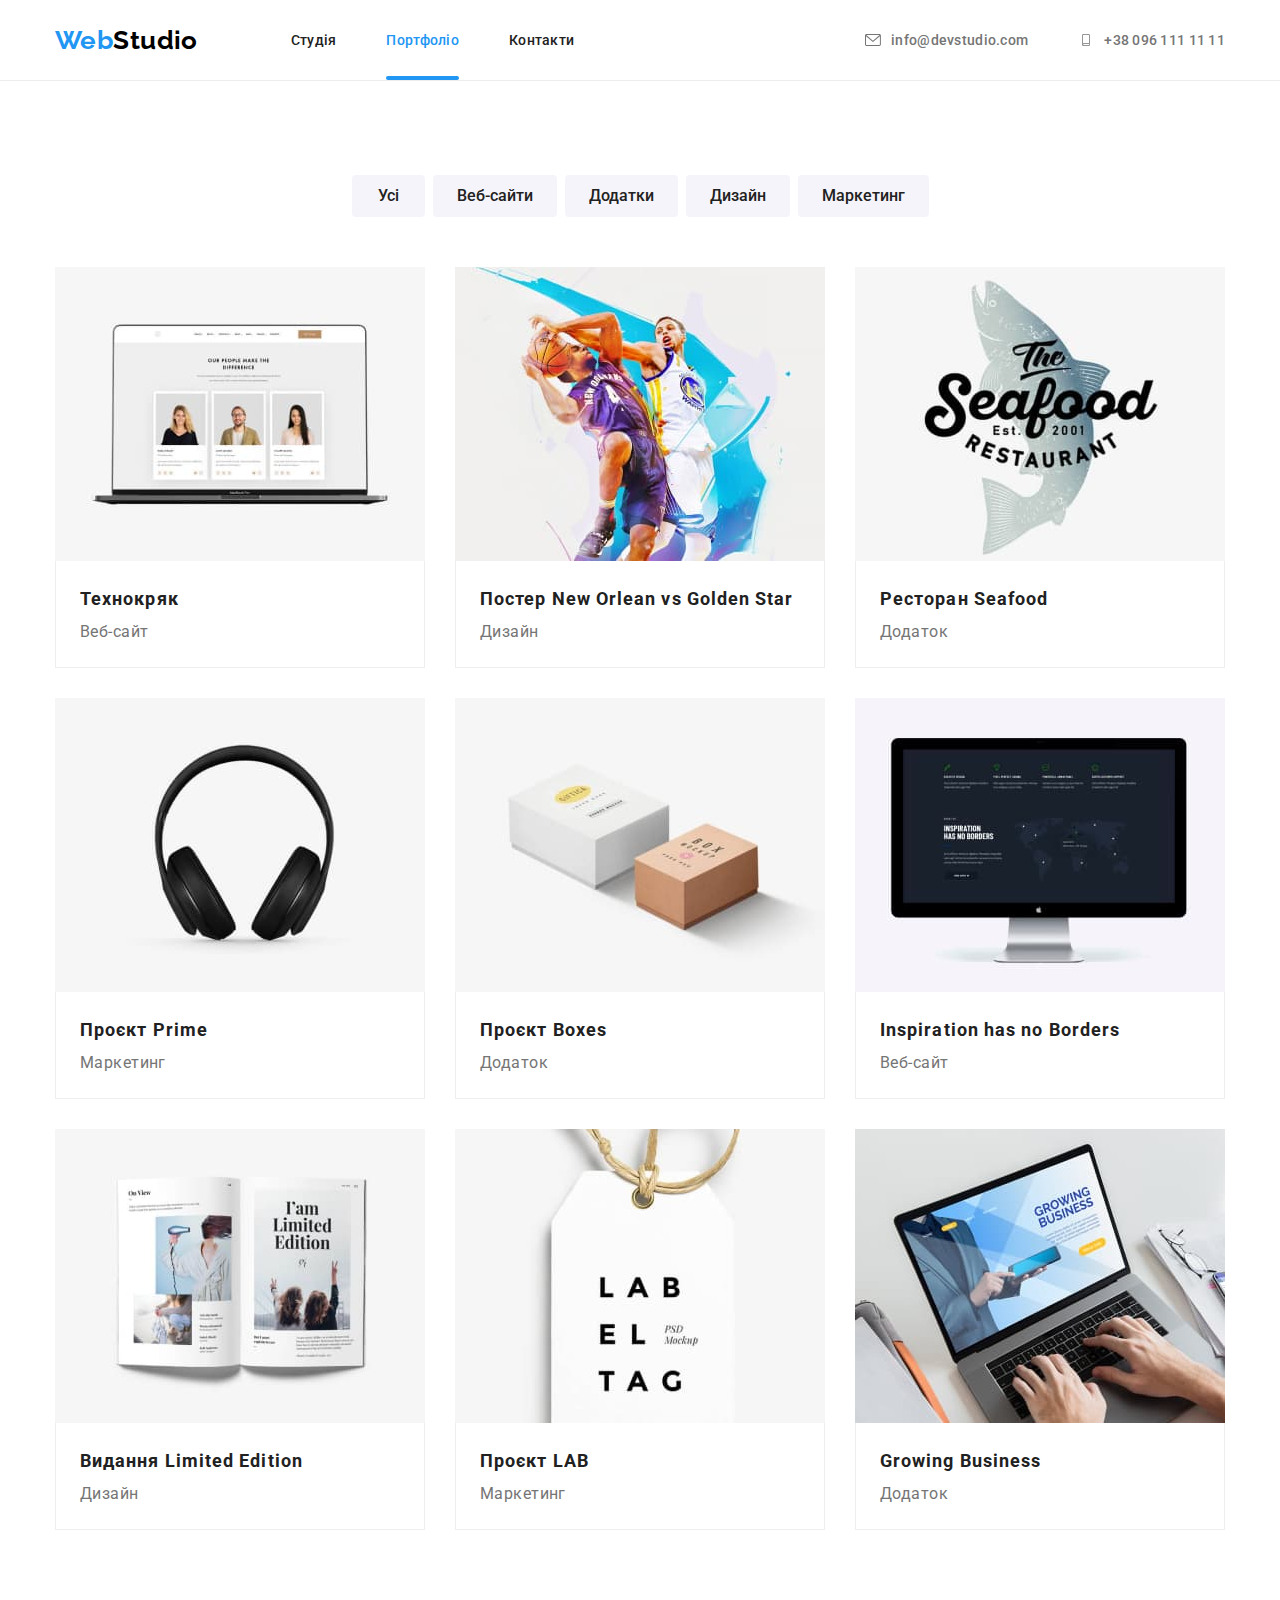
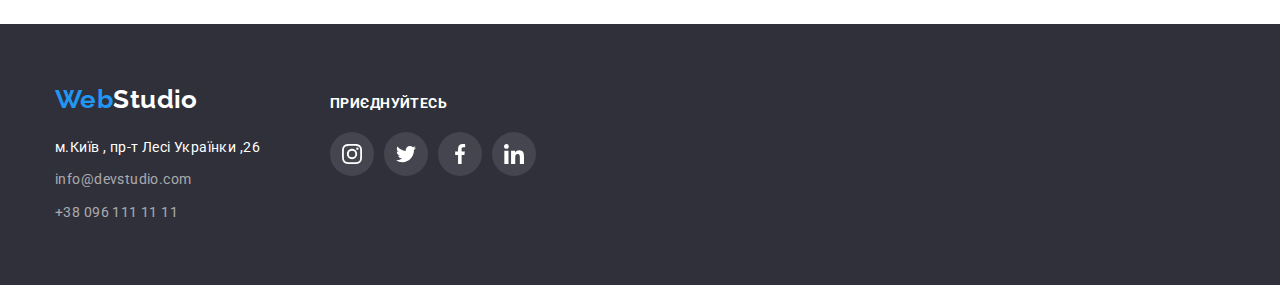
==== portfolio.html @ c62a2339 "Клонував репозиторій" ====
<!DOCTYPE html>
<html lang="uk">
  <head>
    <meta charset="UTF-8" />
    <meta http-equiv="X-UA-Compatible" content="IE=edge" />
    <meta name="viewport" content="width=device-width, initial-scale=1.0" />
    <title>Prtfolio</title>
    <link rel="preconnect" href="https://fonts.googleapis.com" />
    <link rel="preconnect" href="https://fonts.gstatic.com" crossorigin />
    <link
      href="https://fonts.googleapis.com/css2?family=Raleway:wght@700&family=Roboto:wght@400;500;700;900&display=swap"
      rel="stylesheet"
    />
    <link
      rel="stylesheet"
      href="https://cdnjs.cloudflare.com/ajax/libs/modern-normalize/1.1.0/modern-normalize.min.css"
    />

    <link rel="stylesheet" href="./css/styles.css" />
  </head>
  <body class="body">
    <!--Шапка-->
      <header class="header-portfolio">
        <div class="container top-line">
          <nav class="container-nav">
            <a href="./index.html" class="logo">
              <span class="piece-logo">Web</span>Studio</a>
            <ul class="site-nav list">
              <li class="item">
                <a href="./index.html" class="link ">Студія</a>
              </li>
              <li class="item">
                <a href="./portfolio.html" class="link current">Портфоліо</a>
              </li>
              <li class="item"><a href="" class="link">Контакти</a></li>
            </ul>
          </nav>
      
          <ul class="contacts list">
            <li class="contacts-item mail">
              <a href="mailto:info@devstudio.com" class="link "><svg class="tell-icon">
                  <use href="./image/symbol-defs.svg#icon-envelope"></use>
                </svg>
                info@devstudio.com</a>
            </li>
            <li class="contacts-item tell">
              <a href="tel:+380961111111" class="link">
                <svg class="tell-icon">
                  <use href="./image/symbol-defs.svg#icon-smartphone"></use>
                </svg>
                +38 096 111 11 11</a>
            </li>
          </ul>
        </div>
      </header>
    <main >
      <!-- Фильтры -->
      <section class="section ">
        <div class="container container-filters ">
          <h1 hidden>Портфоліо</h1>
          
            <ul class="filter list">
              <li class="filter-item"><button type="button" class="filter-button">Усі</button></li>
              <li class="filter-item">
                <button type="button" class="filter-button">Веб-сайти</button>
              </li>
              <li class="filter-item"><button type="button" class="filter-button">Додатки</button></li>
              <li class="filter-item"><button type="button" class="filter-button">Дизайн</button></li>
              <li class="filter-item">
                <button type="button" class="filter-button">Маркетинг</button>
              </li>
            </ul>
            <!-- Projects -->
            <ul class="work list">
              <li class="work-item">
                <a href="#" class="work-link">
                  <div class="work-img">
                    <img
                      src="./image/p1.jpg"
                      alt="Ноутбук з Веб сайтом"
                      width="370" />
                        <p class="text-box">Ресурс пропонує комплексні пропозиції з різним рівнем функціоналу та сервісів. Все це дозволить відвідувачу
                          отримати
                          вичерпні відомості про компанію чи приватну особу.</p>
                  </div>
                  <div class="work-card">
                    <h2 class="work-title">Технокряк</h2>
                    <p class="work-text">Веб-сайт</p>
                    
                  </div>
                  
                </a>
              </li>
              <li class="work-item">
                <a href="#" class="work-link">
                  <div class="work-img"><img src="./image/p2.jpg" alt="Постер" width="370" /><p class="text-box">Ресурс пропонує комплексні пропозиції з різним рівнем функціоналу та сервісів. Все це дозволить відвідувачу
                          отримати
                          вичерпні відомості про компанію чи приватну особу.</p></div>
                  <div class="work-card">
                    <h2 class="work-title">Постер New Orlean vs Golden Star</h2>
                    <p class="work-text">Дизайн</p>
                  </div >
                </a>
              </li>
              <li class="work-item">
                <a href="#" class="work-link">
                  <div class="work-img"><img src="./image/p3.jpg" alt="Ресторан Seafood" width="370" /><p class="text-box">Ресурс пропонує комплексні пропозиції з різним рівнем функціоналу та сервісів. Все це дозволить відвідувачу
                          отримати
                          вичерпні відомості про компанію чи приватну особу.</p></div>
                  <div class="work-card">
                    <h2 class="work-title">Ресторан Seafood</h2>
                    <p class="work-text">Додаток</p>
                  </div>
                </a>
              </li>
              <li class="work-item">
                <a href="#" class="work-link">
                 <div class="work-img"> <img src="./image/p4.jpg" alt="Навушники" width="370" /><p class="text-box">Ресурс пропонує комплексні пропозиції з різним рівнем функціоналу та сервісів. Все це дозволить відвідувачу
                          отримати
                          вичерпні відомості про компанію чи приватну особу.</p></div>
                  <div class="work-card">
                    <h2 class="work-title">Проєкт Prime</h2>
                    <p class="work-text">Маркетинг</p>
                  </div>
                </a>
              </li>
              <li class="work-item">
                <a href="#" class="work-link">
                  <div class="work-img"><img src="./image/p5.jpg" alt="Дві коробки" width="370" /><p class="text-box">Ресурс пропонує комплексні пропозиції з різним рівнем функціоналу та сервісів. Все це дозволить відвідувачу
                          отримати
                          вичерпні відомості про компанію чи приватну особу.</p></div>
                  <div class="work-card">
                    <h2 class="work-title">Проєкт Boxes</h2>
                    <p class="work-text">Додаток</p>
                  </div>
                </a>
              </li>
              <li class="work-item">
                <a href="#" class="work-link">
                  <div class="work-img"><img src="./image/p6.jpg" alt="Веб-сайт" width="370" /><p class="text-box">Ресурс пропонує комплексні пропозиції з різним рівнем функціоналу та сервісів. Все це дозволить відвідувачу
                          отримати
                          вичерпні відомості про компанію чи приватну особу.</p></div>
                  <div class="work-card">
                    <h2 class="work-title">Inspiration has no Borders</h2>
                    <p class="work-text">Веб-сайт</p>
                  </div>
                </a>
              </li>
              <li class="work-item">
                <a href="#" class="work-link">
                  <div class="work-img"><img src="./image/p7.jpg" alt="Книга" width="370" /><p class="text-box">Ресурс пропонує комплексні пропозиції з різним рівнем функціоналу та сервісів. Все це дозволить відвідувачу
                          отримати
                          вичерпні відомості про компанію чи приватну особу.</p></div>
                  <div class="work-card">
                    <h2 class="work-title">Видання Limited Edition</h2>
                    <p class="work-text">Дизайн</p>
                  </div>
                </a>
              </li>
              <li class="work-item">
                <a href="#" class="work-link">
                  <div class="work-img"><img src="./image/p8.jpg" alt="Ярлик" width="370" /><p class="text-box">Ресурс пропонує комплексні пропозиції з різним рівнем функціоналу та сервісів. Все це дозволить відвідувачу
                          отримати
                          вичерпні відомості про компанію чи приватну особу.</p></div>
                 <div class="work-card">
                    <h2 class="work-title">Проєкт LAB</h2>
                    <p class="work-text">Маркетинг</p>
                 </div >
                </a>
              </li>
              <li class="work-item">
                <a href="#" class="work-link">
                  <div class="work-img"><img src="./image/p9.jpg" alt="Додаток" width="370" /><p class="text-box">Ресурс пропонує комплексні пропозиції з різним рівнем функціоналу та сервісів. Все це дозволить відвідувачу
                          отримати
                          вичерпні відомості про компанію чи приватну особу.</p></div>
                  <div class="work-card">
                    <h2 class="work-title">Growing Business</h2>
                    <p class="work-text">Додаток</p>
                  </div>
                </a>
              </li>
            </ul>
         
        </section>
        </div>
    </main>
    <!--Футер-->
  <footer class="footer">
    <div class="container">
      <div class="footer-box">
        <div>
          <div class="margin-logo">
            <a href="./index.html" class="footer-logo">
              <span class="piece-logo">Web</span>Studio</a>
          </div>
          <address>
            <ul class="contact list">
              <li class="item">
                <a href="https://goo.gl/maps/THnfHU8SYMGnc4647" class="addres">м.Київ , пр-т Лесі Українки ,26</a>
              </li>
              <li class="item">
                <a href="mailto:info@devstudio.com" class="footer-link">info@devstudio.com</a>
              </li>
              <li class="item">
                <a href="tel:+380961111111" class="footer-link">+38 096 111 11 11</a>
              </li>
            </ul>
          </address>
        </div>
        <div class="container-footer">
  
          <p class="footer-title">ПРИЄДНУЙТЕСЬ </p>
  
          <ul class="footer-group list">
            <li> <a href="https://www.instagram.com" class="footer-link-icon">
                <svg class="comand-icon">
                  <use href="./image/symbol-defs.svg#icon-instagram-2"></use>
                </svg></a></li>
            <li><a href="https://twitter.com" class=" footer-link-icon">
                <svg class="comand-icon">
                  <use href="./image/symbol-defs.svg#icon-twitter-1"></use>
                </svg></a></li>
            <li><a href="https://www.facebook.com" class=" footer-link-icon">
                <svg class="comand-icon">
                  <use href="./image/symbol-defs.svg#icon-facebook-1"></use>
                </svg></a></li>
            <li><a href="https://linkedin.com" class=" footer-link-icon">
                <svg class="comand-icon">
                  <use href="./image/symbol-defs.svg#icon-linkedin-1"></use>
                </svg></a></li>
          </ul>
  
  
        </div>
      </div>
    </div>
  
  
  </footer>
  </body>
</html>
---- css/styles.css ----
/* основной цвет  color: #212121;*/
/* вторичный цвет color: #757575; */
/* акцент color: #2196F3 */
/* белый color: #FFFFFF;  */
/* черный color: #000000; */
/* футер контакты color: rgba(255, 255, 255, 0.6); */

:root {
  --primary-text-color: #757575;
  --title-text-color: #212121;
  --accent-color: #2196f3;
  --primary-white-color: #ffffff;
  --black-color: #000000;
  --footer-contacts-color: rgba(255, 255, 255, 0.6);
  --second-background-color: #2f303a;
  --pasiv-button-color: #188ce8;
  --active-button-color: #2196f3;
  --portfolio-button-color: #f5f4fa;
  --color-border-card: #eeeeee;
  --color-icon: #afb1b8;
}

.body {
  color: var(--title-text-color);
  background-color: var(--primary-white-color);
  font-family: Roboto, sans-serif;
  font-size: 14px;
  letter-spacing: 0.03em;
}
.container {
  /* padding-left: 215px;
  padding-right: 215px; */
  width: 1200px;
  padding: 0 15px;
  margin: 0px auto;
}
a {
  text-decoration: none;
}

.list {
  list-style: none;
  padding: 0%;
  margin: 0%;
}
.logo {
  color: var(--black-color);
  font-family: Raleway, sans-serif;
  font-weight: 700;
  font-size: 26px;
  line-height: 1.1923;
  padding: 23px 0px;
  margin-right: 93px;
}
.piece-logo {
  color: var(--accent-color);
}
h1,
h2,
h3,
h4,
h5,
h6 {
  margin: 0%;
}
p {
  margin: 0%;
}
/* Навігація */

.top-line {
  display: flex;
  align-items: center;
  /* border-bottom: 1px solid #ECECEC;; */
}
.container-nav {
  display: flex;
  align-items: center;
}

.site-nav {
  display: flex;
  gap: 50px;
}

.site-nav .link {
  display: block;
  color: var(--title-text-color);
  font-weight: 500;
  font-size: 14px;
  line-height: 1.1429;
  letter-spacing: 0.02em;
  padding: 32px 0px;

  transition: color 250ms cubic-bezier(0.4, 0, 0.2, 1);
}

.site-nav .link.current {
  color: var(--accent-color);
  position: relative;
}
.link.current::after{
  content: "";
  position: absolute;
  bottom: 0;
  display: flex;
  width: 100%;
  height: 4px;
  background: #2196F3;
  border-radius: 2px;
}

.site-nav .link:hover,
.site-nav .link:focus {
  color: var(--accent-color);
}
/* Контакти хедер */
.contacts {
  display: flex;
  gap: 50px;
  align-items: center;
  margin-left: auto;
}

.contacts .link {
  display: flex;
  align-items: center;

  color: var(--primary-text-color);
  font-weight: 500;
  line-height: 1.1429;
  letter-spacing: 0.02em;

  min-width: 122px;
  padding: 32px 0px;

  transition: color 250ms cubic-bezier(0.4, 0, 0.2, 1);

}
.contacts .link:hover,
.contacts .link:focus {
  color: var(--accent-color);
}

.tell-icon {
  margin-right: 10px;
  width: 16px;
  height: 12px;
  fill: currentColor;
}

/* Герой */
.hero {
  background-color: var(--second-background-color);
  text-align: center;
  padding: 200px 0px 200px;
}
.hero-title {
  color: var(--primary-white-color);
  font-weight: 900;
  font-size: 44px;
  line-height: 1.3637;
  letter-spacing: 0.06em;
  text-transform: uppercase;
  margin: auto;
  margin-top: 0%;
  margin-bottom: 30px;
  width: 696px;
  text-align: center;
}

.hero .button {
  display: block;
  margin: 0px auto;
  font-weight: 700;
  font-size: 16px;
  line-height: 1.875;
  align-items: center;
  text-align: center;
  letter-spacing: 0.06em;
  
}
.bg-hero {
  height: 600px;
  max-width: 1600px;
  margin-left: auto;
  margin-right: auto;
  background-image: linear-gradient(
      to right,
      rgba(47, 48, 58, 0.4),
      rgba(47, 48, 58, 0.4)
    ),
    url(../image/hero-border.jpg);
  background-size: cover;
  background-repeat: no-repeat;
  background-position: center;
}
.backdrop {
  position: fixed;
  top: 0;
  left: 0;
  width: 100%;
  height: 100%;
  background-color: rgba(0, 0, 0, 0.1);
  transition: opacity 250ms cubic-bezier(0.4, 0, 0.2, 1);
  
  
}

.backdrop.is-hidden {
  opacity: 0;
  pointer-events: none;
  visibility: collapse;
  
}

.modal {
  position: absolute;
  min-width: 528px;
  min-height: 581px;
  top: 50%;   
  left: 50%;
  transform: translate(-50%,-50%);
  background-color: #ffffff;
  box-shadow: 0px 1px 3px rgba(0, 0, 0, 0.12), 
  0px 1px 1px rgba(0, 0, 0, 0.14), 0px 2px 1px rgba(0, 0, 0, 0.2);
    border-radius: 4px;
  
}
.modal-button{
  display: flex;
  align-items: center;
  justify-content: center;
  position: absolute;
  top: 8px;
  right: 8px;
  width: 30px;
  height: 30px;
  padding: 0;
  border-radius: 50%;
  background: #FFFFFF;
  border: 1px solid rgba(0, 0, 0, 0.1);
  
  
}
/* Кнопка */
.button {
  color: var(--primary-white-color);
  background-color: var(--pasiv-button-color);
  cursor: pointer;
  display: inline-block;
  padding: 10px 32px;
  border-radius: 4px;
  min-width: 216px;
  border: none;
  transition: background-color 250ms cubic-bezier(0.4, 0, 0.2, 1);
}

.button:hover,
.button:focus {
  background-color: var(--active-button-color);
}

/* Секції */
.section {
  margin: 0px auto;
  padding: 94px 0;
}

.section-title {
  color: var(--title-text-color);
  font-weight: 700;
  font-size: 36px;
  line-height: 1.1667;
  text-align: center;
  margin-top: 0px;
  margin-bottom: 50px;
}
/* Наші плюси */

.container .feature-list {
  display: flex;
  gap: 30px;
}

.feature-list .title {
  color: var(--title-text-color);
  font-weight: 700;
  line-height: 1.1429;
  margin-top: 0%;
  margin-bottom: 10px;
  text-transform: uppercase;
  font-size: 14px;
}
.feature-list .text {
  color: var(--primary-text-color);
  line-height: 1.743;
  margin: 0%;
}
.icon-list {
  width: 44px;
  height: 44px;
}
.item-icon {
  border: none;
  height: 120px;
  display: flex;
  align-items: center;
  justify-content: center;
  margin-bottom: 30px;
  background-color: var(--portfolio-button-color);
}
.feature-list .item {
  flex-basis: calc((100% - 90px) / 4);
}
.feature-icon {
  background-color: var(--portfolio-button-color);
}
/* Чим ми займаэмося */
.second-section {
  padding-top: 0%;
}

.container .works {
  display: flex;
  gap: 30px;
}
img {
  display: block;
  height: auto;
  max-width: 100%;
}
.product {
  position: relative;
}

.text-product {
display: flex;
align-items: center;
justify-content: center;

position: absolute;
bottom: 0;
  left: 0;
  width: 100%;
  height: 70px;

  font-weight: 700;
  font-size: 14px;
  line-height: 1.142;
  text-align: center;
  letter-spacing: 0.03em;
  text-transform: uppercase;
  color: var(--primary-white-color);
 
  
  background-color: rgba(47, 48, 58, 0.8);
  
}

/* Наша команда */
.container .comand {
  display: flex;
  gap: 30px;
}

.section.comand-section {
  background-color: var(--portfolio-button-color);
}
.comand .item {
  background-color: var(--primary-white-color);
  box-shadow: 0px 1px 3px rgba(0, 0, 0, 0.12), 0px 1px 1px rgba(0, 0, 0, 0.14),
    0px 2px 1px rgba(0, 0, 0, 0.2);
  border-bottom-left-radius: 4px;
  border-bottom-right-radius: 4px;
}
.card-padding {
  padding: 30px 0px;
}
.comand .name {
  color: var(--title-text-color);
  font-weight: 500;
  font-size: 16px;
  line-height: 1.1875;
  text-align: center;
  margin-bottom: 10px;
}
.comand .text {
  color: var(--primary-text-color);
  font-size: 16px;
  line-height: 1.1875;
  text-align: center;
  margin: 0%;
}
.border-group {
  display: inline-flex;
  gap: 10px;
  padding: 16px 32px 0px 32px;
  border: none;
}

.button-icon {
  display: flex;
  width: 100%;
  height: 100%;
  align-items: center;
  justify-content: center;
  border: none;
  color: var(--color-icon);
  background-color: var(--primary-white-color);
    border-radius: 50%;

  transition: background-color 250ms cubic-bezier(0.4, 0, 0.2, 1),
                    color 250ms cubic-bezier(0.4, 0, 0.2, 1);
  
}

.comand-icon {
  width: 20px;
  height: 20px;
  fill: currentColor;
}

.button-icon:hover,
.button-icon:focus {
  color: var(--primary-white-color);
  background-color: var(--accent-color);

}
/* Клієнти */
.container .client {
  display: inline-flex;
  gap: 30px;
}

.client .client-link {
  display: inline-flex;
  align-items: center;
  justify-content: center;
  width: 170px;
  height: 92px;
  border: 1px solid var(--color-icon);
  border-radius: 4px;
  color: var(--color-icon);
  cursor: pointer;

    transition: background-color 250ms cubic-bezier(0.4, 0, 0.2, 1),
        color 250ms cubic-bezier(0.4, 0, 0.2, 1);
}
.client-link .client-icon {
  fill: currentColor;
}
.client .client-link:hover {
  color: var(--accent-color);
  border-color: var(--accent-color);
 
}
/* футер */
.footer {
  background-color: var(--second-background-color);
  padding: 60px 0px;
}

.footer-logo {
  color: var(--primary-white-color);
  font-family: Raleway, sans-serif;
  font-weight: 700;
  font-size: 26px;
  line-height: 1.1923;
  margin-bottom: 20px;
}
.margin-logo {
  margin-bottom: 20px;
}

.contact .addres {
  color: var(--primary-white-color);
  font-style: normal;
  line-height: 1.7143;

  transition: color 250ms cubic-bezier(0.4, 0, 0.2, 1);
}
.contact .addres:hover,
.contact .addres:focus {
  color: var(--accent-color);
}
.contact .footer-link {
  color: var(--footer-contacts-color);
  line-height: 1.7142;
  font-style: normal;

      transition: color 250ms cubic-bezier(0.4, 0, 0.2, 1);
}

.contact .item:not(:last-child) {
  margin-bottom: 9px;
}
.contact .footer-link:hover,
.contact .footer-link:focus {
  color: var(--accent-color);
}
.footer-container {
  display: block;
}
/* Приєднуйтесь */

.footer-box {
  display: inline-flex;
  gap: 70px;
  align-items: baseline;
}

.container-icon {
  display: inline-flex;
  align-items: baseline;
  justify-content: center;
  padding-top: 72px;
}
.footer-title {
  font-family: Roboto;
  font-weight: 700;
  font-size: 14px;
  line-height: 1.14;
  color: var(--primary-white-color);
}
.footer-group {
  display: inline-flex;
  gap: 10px;
  margin-top: 20px;
  border: none;
}
.container-footer {
  display: inline-block;

  align-items: center;
  justify-content: center;
}
.footer-link-icon {
  display: flex;
  border: none;
  padding: 12px;
  color: var(--primary-white-color);
  background-color: rgba(255, 255, 255, 0.1);
  border-radius: 50%;

  transition: background-color 250ms cubic-bezier(0.4, 0, 0.2, 1),
        color 250ms cubic-bezier(0.4, 0, 0.2, 1);
}

.footer-link-icon .comand-icon {
  width: 20px;
  height: 20px;
  fill: currentColor;
}

.footer-link-icon:hover,
.footer-link-icon:focus {
  color: var(--primary-white-color);
  background-color: var(--accent-color);
}

/* ПОРТФОЛІО */

.filter.list {
  margin-bottom: 50px;
  display: flex;
  justify-content: center;
  align-items: center;
}
.filter .filter-item:not(:last-child) {
  margin-right: 8px;
}

.filter .filter-button {
  color: var(--title-text-color);
  background-color: var(--portfolio-button-color);
  cursor: pointer;
  font-weight: 500;
  font-size: 16px;
  line-height: 1.625;
  text-align: center;
  font-family: Roboto, sans-serif;
  display: inline-block;
  padding: 6px 22px;
  border-radius: 4px;
  min-width: 73px;
  border: 2px solid transparent;

  transition: background-color 250ms cubic-bezier(0.4, 0, 0.2, 1),
      color 250ms cubic-bezier(0.4, 0, 0.2, 1),
      box-shadow 250ms cubic-bezier(0.4, 0, 0.2, 1);

  
}
.filter .filter-button:hover,
.filter .filter-button:focus {
  color: var(--primary-white-color);
  background-color: var(--active-button-color);
  box-shadow: 0px 3px 1px rgba(0, 0, 0, 0.1),
   0px 1px 2px rgba(0, 0, 0, 0.08),
    0px 2px 2px rgba(0, 0, 0, 0.12);
}
.work.list {
  display: flex;
  flex-wrap: wrap;
  gap: 30px;
}
.work .work-item {
  width: 370px;
}

.work-img {
  position: relative;
  overflow: hidden;
}
/* .work-img::before {
  display: inline-block;
  content: "";
  border: none;
  width: 100%;
  height: 100%;
  background-color: rgba(33, 150, 243, 0.9);
  position: absolute;
  bottom: 0;
  left: 0;
  opacity: 0;

    transform: translateY(100%);
    overflow: hidden;

    transition: opacity 250ms cubic-bezier(0.4, 0, 0.2, 1);
    transition: transform 250ms cubic-bezier(0.4, 0, 0.2, 1);
} */
.text-box {
position: absolute;
top: 0%;
left: 0%;
  display: flex;

  font-family: Roboto, sans-serif;
  font-weight: 400;
  font-size: 18px;
  line-height: 1.55;
  letter-spacing: 0.03em;
  color: var(--primary-white-color);
  background-color: rgba(33, 150, 243, 0.9);
  border: none;
  padding: 63px 24px;
  

  opacity: 1;
  transform: translateY(101%);
  
  transition: opacity 250ms cubic-bezier(0.4, 0, 0.2, 1),
              transform 250ms cubic-bezier(0.4, 0, 0.2, 1);
    
  
}

.work-card {
  padding: 20px 24px;
  border-left: 1px solid var(--color-border-card);
  border-right: 1px solid var(--color-border-card);
  border-bottom: 1px solid var(--color-border-card);
}
.work-link {
  display: inline-block;

    transition: box-shadow 250ms cubic-bezier(0.4, 0, 0.2, 1);
}

.work-link:hover,
.work-link:focus {
  box-shadow: 0px 1px 1px rgba(0, 0, 0, 0.12),
   0px 4px 4px rgba(0, 0, 0, 0.06),
    1px 4px 6px rgba(0, 0, 0, 0.16);
}

.work-link:hover .text-box,
.work-link:focus .text-box {
  opacity: 1;
  transform: translateY(0px)
}
.work .work-title {
  color: var(--title-text-color);
  font-weight: 700;
  font-size: 18px;
  line-height: 2;

  letter-spacing: 0.06em;
}
.work .work-text {
  color: var(--primary-text-color);
  font-size: 16px;
  line-height: 1.875;
}
.header-portfolio {
  border-bottom: 1px solid #ececec;
}
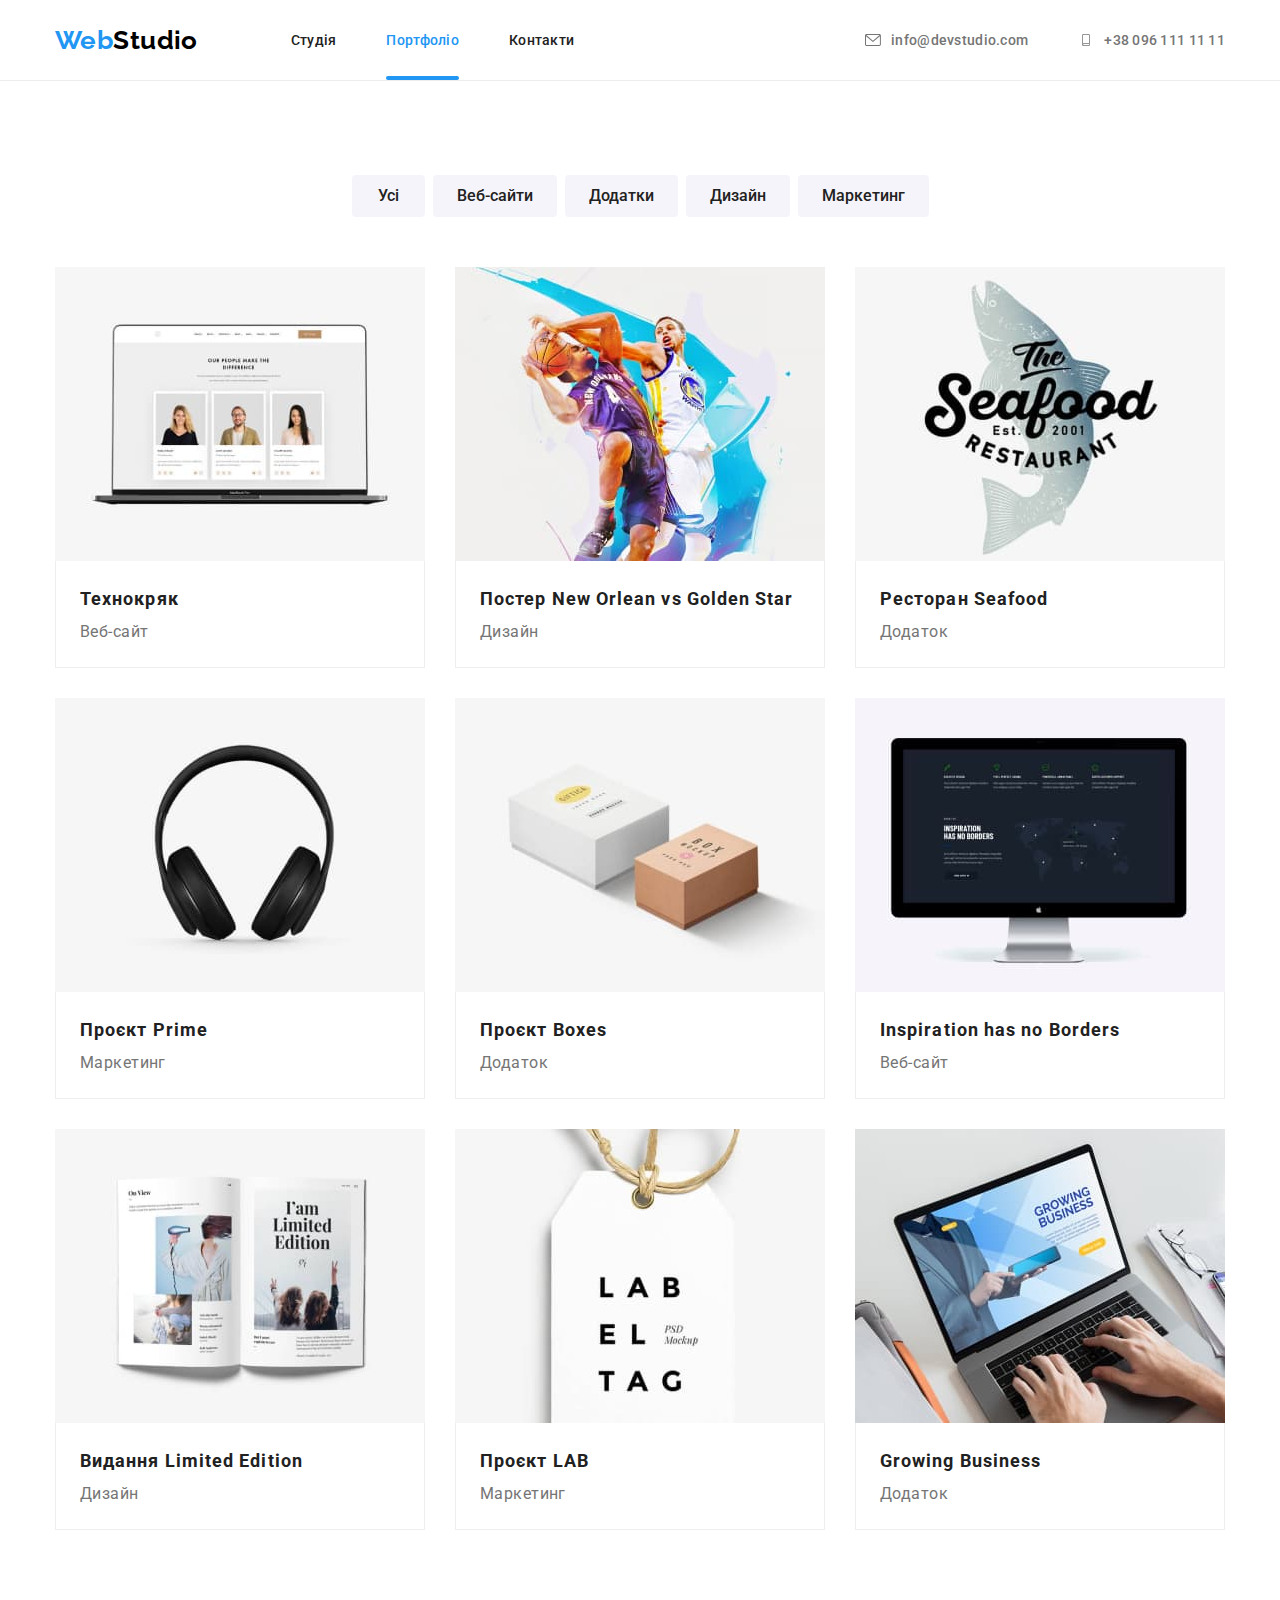
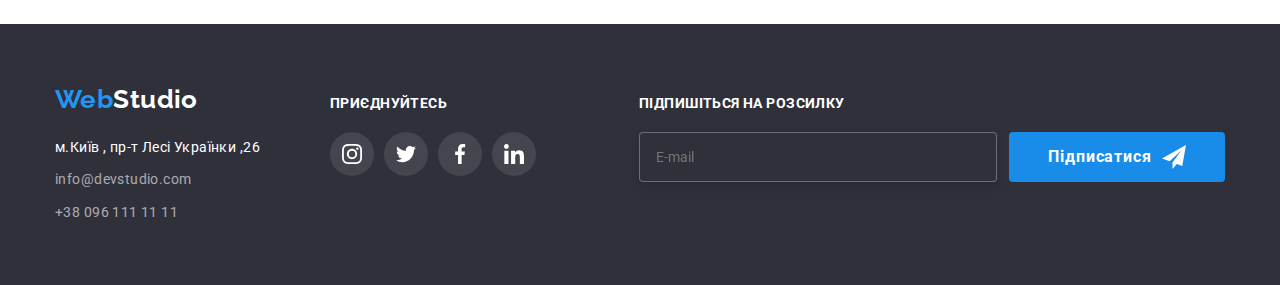
==== commit 20e5ba8f: "Исправление ошибок" ====
--- a/portfolio.html
+++ b/portfolio.html
@@ -232,6 +232,19 @@
   
   
         </div>
+          <form class="form">
+            <label for="email" class="label-mail">Підпишіться на розсилку</label>
+          
+            <div class="form-footer">
+              <input type="email" name="email" id="email" placeholder="E-mail" class="input-mail">
+          
+          
+          
+              <button type="submit" class="button subscribe-button">Підписатися <svg class="footer-icon" width="24" height="24">
+                  <use href="./image/symbol-defs.svg#icon-icon-send"> </use>
+                </svg> </button>
+            </div>
+          </form>
       </div>
     </div>
   
--- a/css/styles.css
+++ b/css/styles.css
@@ -195,6 +195,8 @@
   background-repeat: no-repeat;
   background-position: center;
 }
+
+/* Модальне вікно */
 .backdrop {
   position: fixed;
   top: 0;
@@ -202,15 +204,17 @@
   width: 100%;
   height: 100%;
   background-color: rgba(0, 0, 0, 0.1);
-  transition: opacity 250ms cubic-bezier(0.4, 0, 0.2, 1);
-  
+ 
+ 
+  transition: opacity 250ms cubic-bezier(0.4, 0, 0.2, 1),
+                visibility 250ms cubic-bezier(0.4, 0, 0.2, 1);
   
 }
 
 .backdrop.is-hidden {
   opacity: 0;
   pointer-events: none;
-  visibility: collapse;
+  visibility:visible;
   
 }
 
@@ -218,6 +222,8 @@
   position: absolute;
   min-width: 528px;
   min-height: 581px;
+  padding: 40px;
+
   top: 50%;   
   left: 50%;
   transform: translate(-50%,-50%);
@@ -225,7 +231,10 @@
   box-shadow: 0px 1px 3px rgba(0, 0, 0, 0.12), 
   0px 1px 1px rgba(0, 0, 0, 0.14), 0px 2px 1px rgba(0, 0, 0, 0.2);
     border-radius: 4px;
-  
+    
+  display: flex;
+    justify-content: center;
+    align-items: center;
 }
 .modal-button{
   display: flex;
@@ -241,8 +250,185 @@
   background: #FFFFFF;
   border: 1px solid rgba(0, 0, 0, 0.1);
   
-  
-}
+
+  transition: color 250ms cubic-bezier(0.4, 0, 0.2, 1);
+}
+
+.close-icon{
+  fill: currentColor;
+}
+
+.modal-button:hover,
+.modal-button:focus{
+  color: var(--active-button-color);
+  cursor: pointer;
+}
+
+
+.modal-title{
+  margin-bottom: 30px;
+
+  font-family: 'Roboto';
+    font-style: normal;
+    font-weight: 700;
+    font-size: 20px;
+    line-height: 1.15;
+    text-align: center;
+    letter-spacing: 0.03em;
+  
+    color: var(--title-text-color);
+}
+
+
+.form-field {
+  position: relative;
+  transition: color 250ms cubic-bezier(0.4, 0, 0.2, 1);
+}
+
+
+.form-field:hover,
+.form-field:focus{
+  color: var(--accent-color);
+  
+}
+
+.form-field:focus-within > .form-icon{
+  color: var(--accent-color);
+}
+
+
+.modal-input {
+  width: 448px;
+  height: 40px;
+  border: 1px solid rgba(33, 33, 33, 0.2);
+  border-radius: 4px;
+  padding-left: 42px;
+
+  color: var(--primary-text-color);
+
+   transition: border-color 250ms cubic-bezier(0.4, 0, 0.2, 1);
+}
+.modal-input:hover,
+.modal-input:focus{
+  border-color: var(--accent-color);
+}
+
+.modal-label {
+  position: absolute;
+  top: -10px;
+  left: 0;
+  padding: 0%;
+  font-family: 'Roboto';
+    font-style: normal;
+    font-weight: 400;
+    font-size: 12px;
+    line-height: 1.16px;
+    letter-spacing: 0.01em;
+  
+    color: var(--primary-text-color);
+
+}
+
+textarea {
+  resize: none;
+  width: 100%;
+  height: 120px;
+  border: 1px solid rgba(33, 33, 33, 0.2);
+  border-radius: 4px;
+  padding: 12px 16px;
+  transition: border-color 250ms cubic-bezier(0.4, 0, 0.2, 1);
+
+  color: var(--primary-text-color);
+}
+
+textarea:hover,
+textarea:focus {
+  border-color: var(--accent-color);
+
+}
+
+.label-checkbox{
+display: flex;
+align-items: center;
+justify-content: center;
+
+font-family: 'Roboto';
+  font-style: normal;
+  font-weight: 400;
+  font-size: 14px;
+  line-height: 1.71px;
+  letter-spacing: 0.03em;
+
+  color:var(--primary-text-color);
+
+  margin-bottom: 30px;
+  margin-top: 20px;
+ 
+}
+.checkbox-icon{
+  display: inline-block;
+  width: 16px;
+  height: 15px;
+  border: 2px solid var(--title-text-color);
+  border-radius: 2px;
+  margin-right: 8.38px;
+
+  transition: background-color 250ms cubic-bezier(0.4, 0, 0.2, 1);
+}
+
+.input-checkbox:checked + .checkbox-icon{
+  border-color: var(--accent-color);
+  background-color: var(--active-button-color);
+  background-image: url(../image/full-check.svg);
+  background-size: contain;
+  background-origin: border-box;
+  
+}
+
+
+
+.checkbox-link{
+  color: var(--accent-color);
+  text-decoration: underline ;
+}
+
+
+.form-field:not(:last-child){
+  margin-bottom: 28px;
+}
+.button.form-button{
+    display: block;
+
+      width: 200px;
+      height: 50px;
+      margin: auto;
+
+      font-family: 'Roboto';
+        font-style: normal;
+        font-weight: 700;
+        font-size: 16px;
+        line-height: 1.87;
+        
+        text-align: center;
+        letter-spacing: 0.06em;
+      
+        color: var(--primary-white-color);
+}
+.input-checkbox{
+    -webkit-appearance: none;
+      -moz-appearance: none;
+      appearance: none;
+      position: absolute;
+}
+
+.form-icon{
+  position: absolute;
+  top: 50%;
+  left: 12px;
+  transform: translateY(-50%);
+  fill: currentColor;
+}
+
 /* Кнопка */
 .button {
   color: var(--primary-white-color);
@@ -505,9 +691,9 @@
 /* Приєднуйтесь */
 
 .footer-box {
-  display: inline-flex;
-  gap: 70px;
+  display: flex;
   align-items: baseline;
+  margin: 0%;
 }
 
 .container-icon {
@@ -534,6 +720,7 @@
 
   align-items: center;
   justify-content: center;
+  margin-left: 70px;
 }
 .footer-link-icon {
   display: flex;
@@ -559,6 +746,75 @@
   background-color: var(--accent-color);
 }
 
+/* Футтер форма */
+.form{
+  margin-left: auto;
+}
+
+.form-footer{
+display: flex;
+gap: 12px;
+margin-top: 20px;
+}
+.input-mail {
+  min-width: 358px;
+  min-height: 50px;
+  margin: 0;
+  border: 1px solid rgba(255, 255, 255, 0.3);
+  filter: drop-shadow(0px 4px 4px rgba(0, 0, 0, 0.15));
+  border-radius: 4px;
+  color: var(--primary-white-color);
+   
+  padding-left: 16px;
+
+  background-color: var(--second-background-color);
+  
+  transition: border-color 250ms cubic-bezier(0.4, 0, 0.2, 1);
+}
+
+.input-mail:hover,
+.input-mail:focus{
+ border-color: var(--accent-color);
+
+}
+
+.label-mail {
+
+   
+
+  font-family: 'Roboto';
+  font-style: normal;
+  font-weight: 700;
+  font-size: 14px;
+  line-height: 1.14;
+  letter-spacing: 0.03em;
+  text-transform: uppercase;
+
+  color: var(--primary-white-color);
+  
+}
+
+.subscribe-button{
+  display: flex;
+  gap: 10px;
+
+  justify-content: center;
+
+  font-family: 'Roboto';
+    font-style: normal;
+    font-weight: 700;
+    font-size: 16px;
+    line-height: 1.87;
+
+    align-items: center;
+    text-align: center;
+    letter-spacing: 0.06em;
+  
+    color: var(--primary-white-color);
+}
+.footer-icon{
+  fill: var(--primary-white-color);
+}
 /* ПОРТФОЛІО */
 
 .filter.list {
@@ -613,24 +869,8 @@
   position: relative;
   overflow: hidden;
 }
-/* .work-img::before {
-  display: inline-block;
-  content: "";
-  border: none;
-  width: 100%;
-  height: 100%;
-  background-color: rgba(33, 150, 243, 0.9);
-  position: absolute;
-  bottom: 0;
-  left: 0;
-  opacity: 0;
-
-    transform: translateY(100%);
-    overflow: hidden;
-
-    transition: opacity 250ms cubic-bezier(0.4, 0, 0.2, 1);
-    transition: transform 250ms cubic-bezier(0.4, 0, 0.2, 1);
-} */
+
+
 .text-box {
 position: absolute;
 top: 0%;
